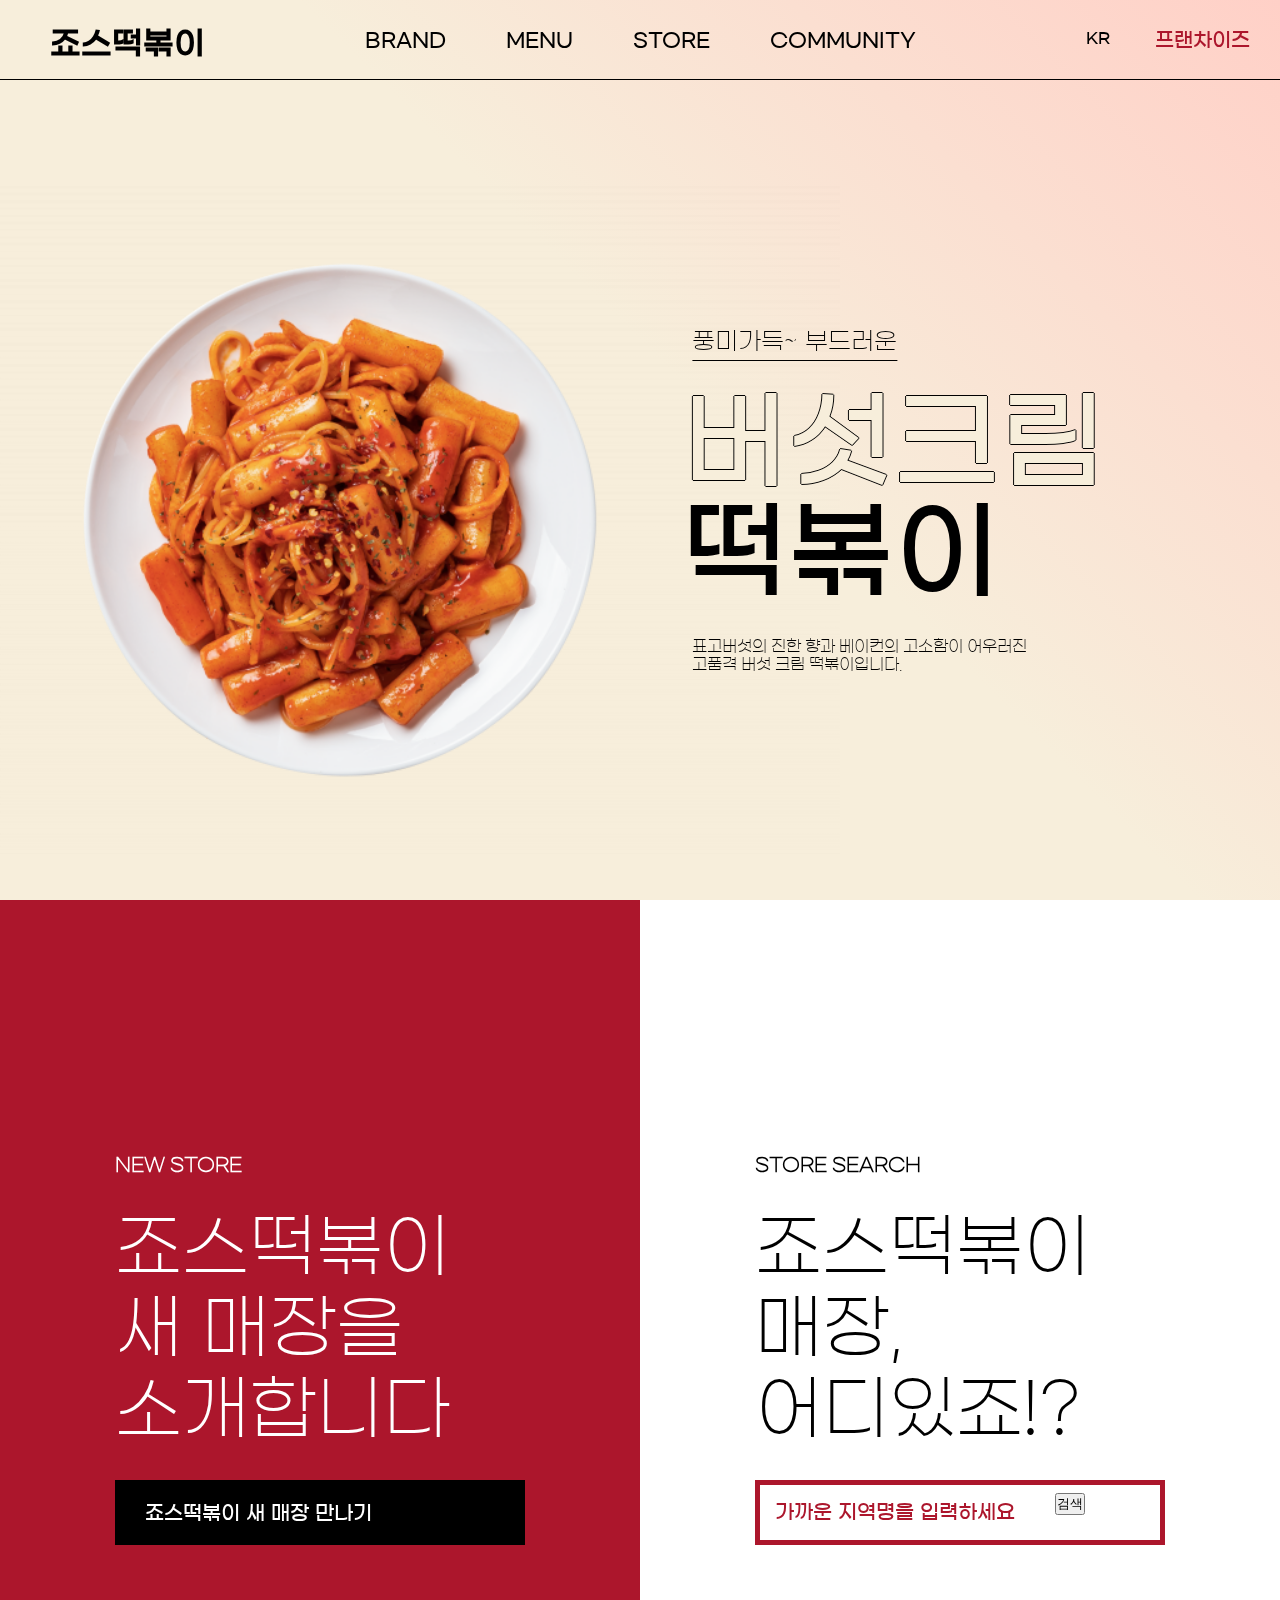
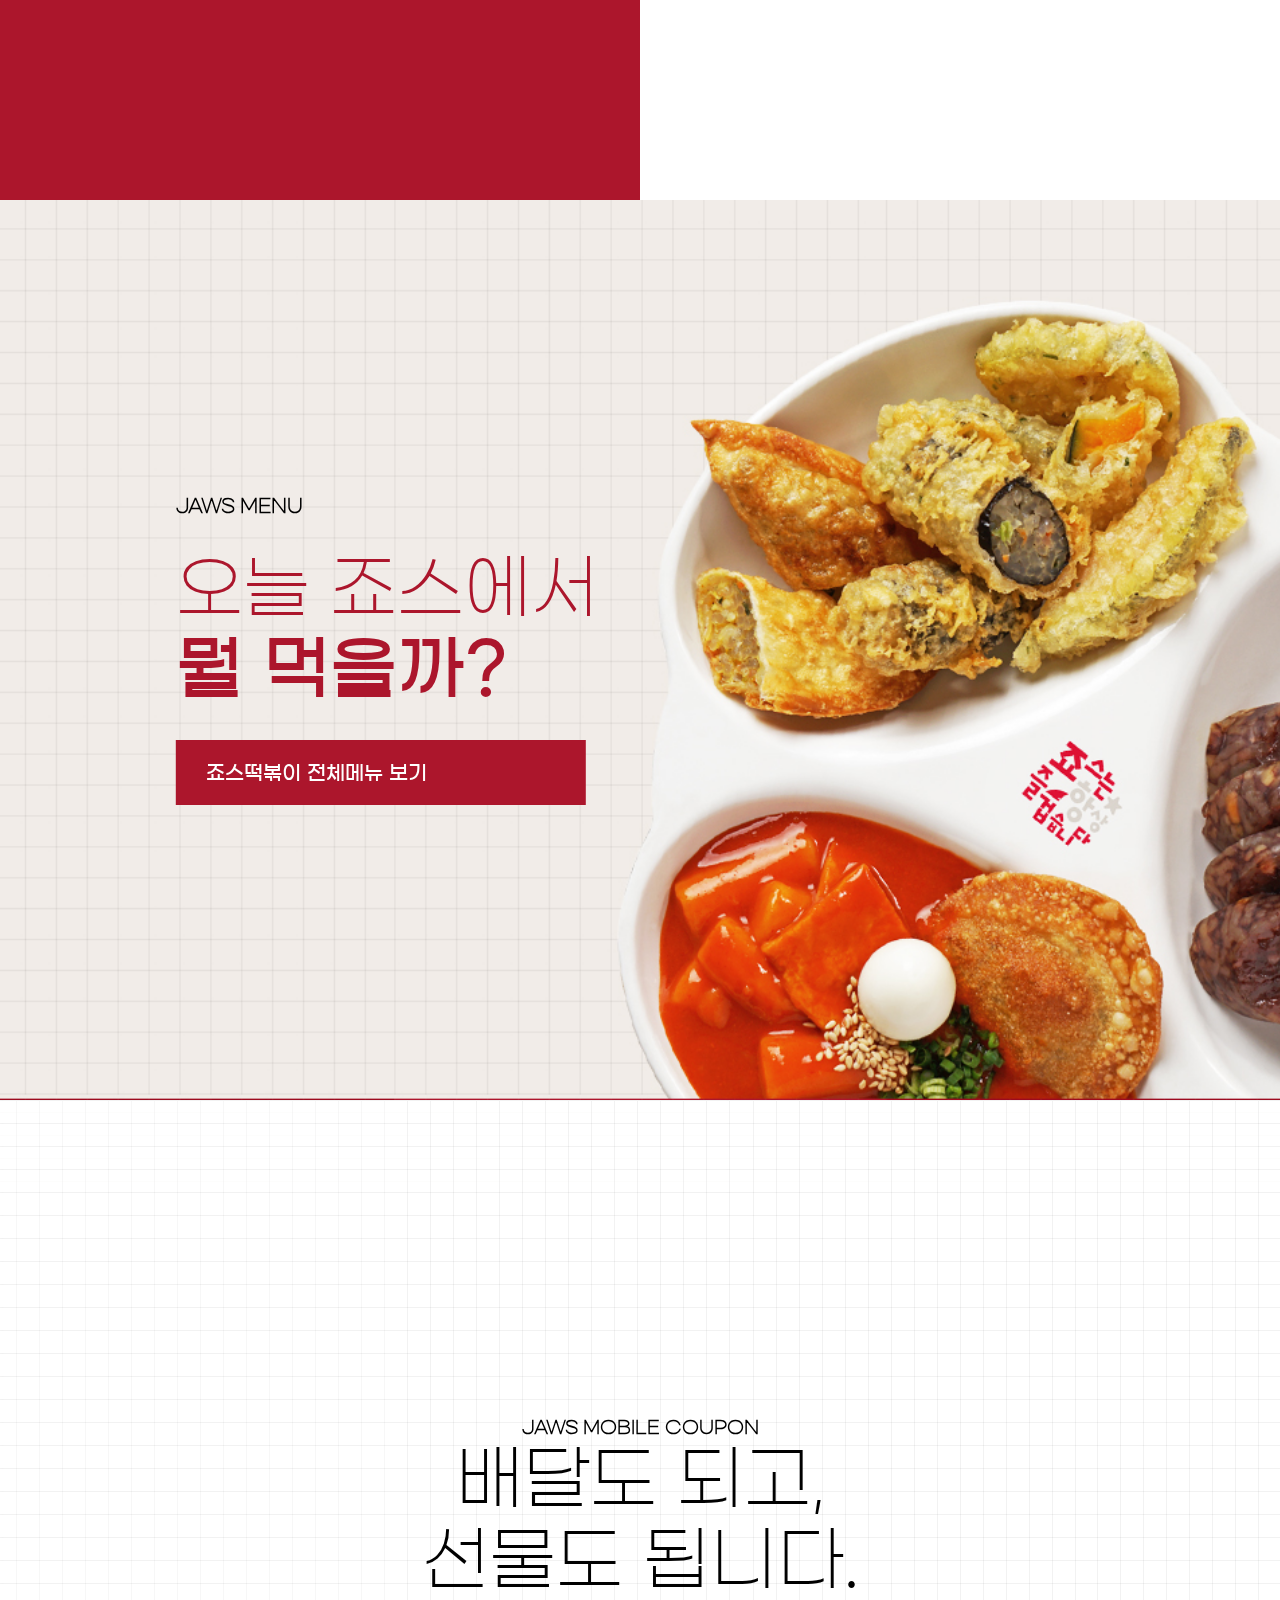
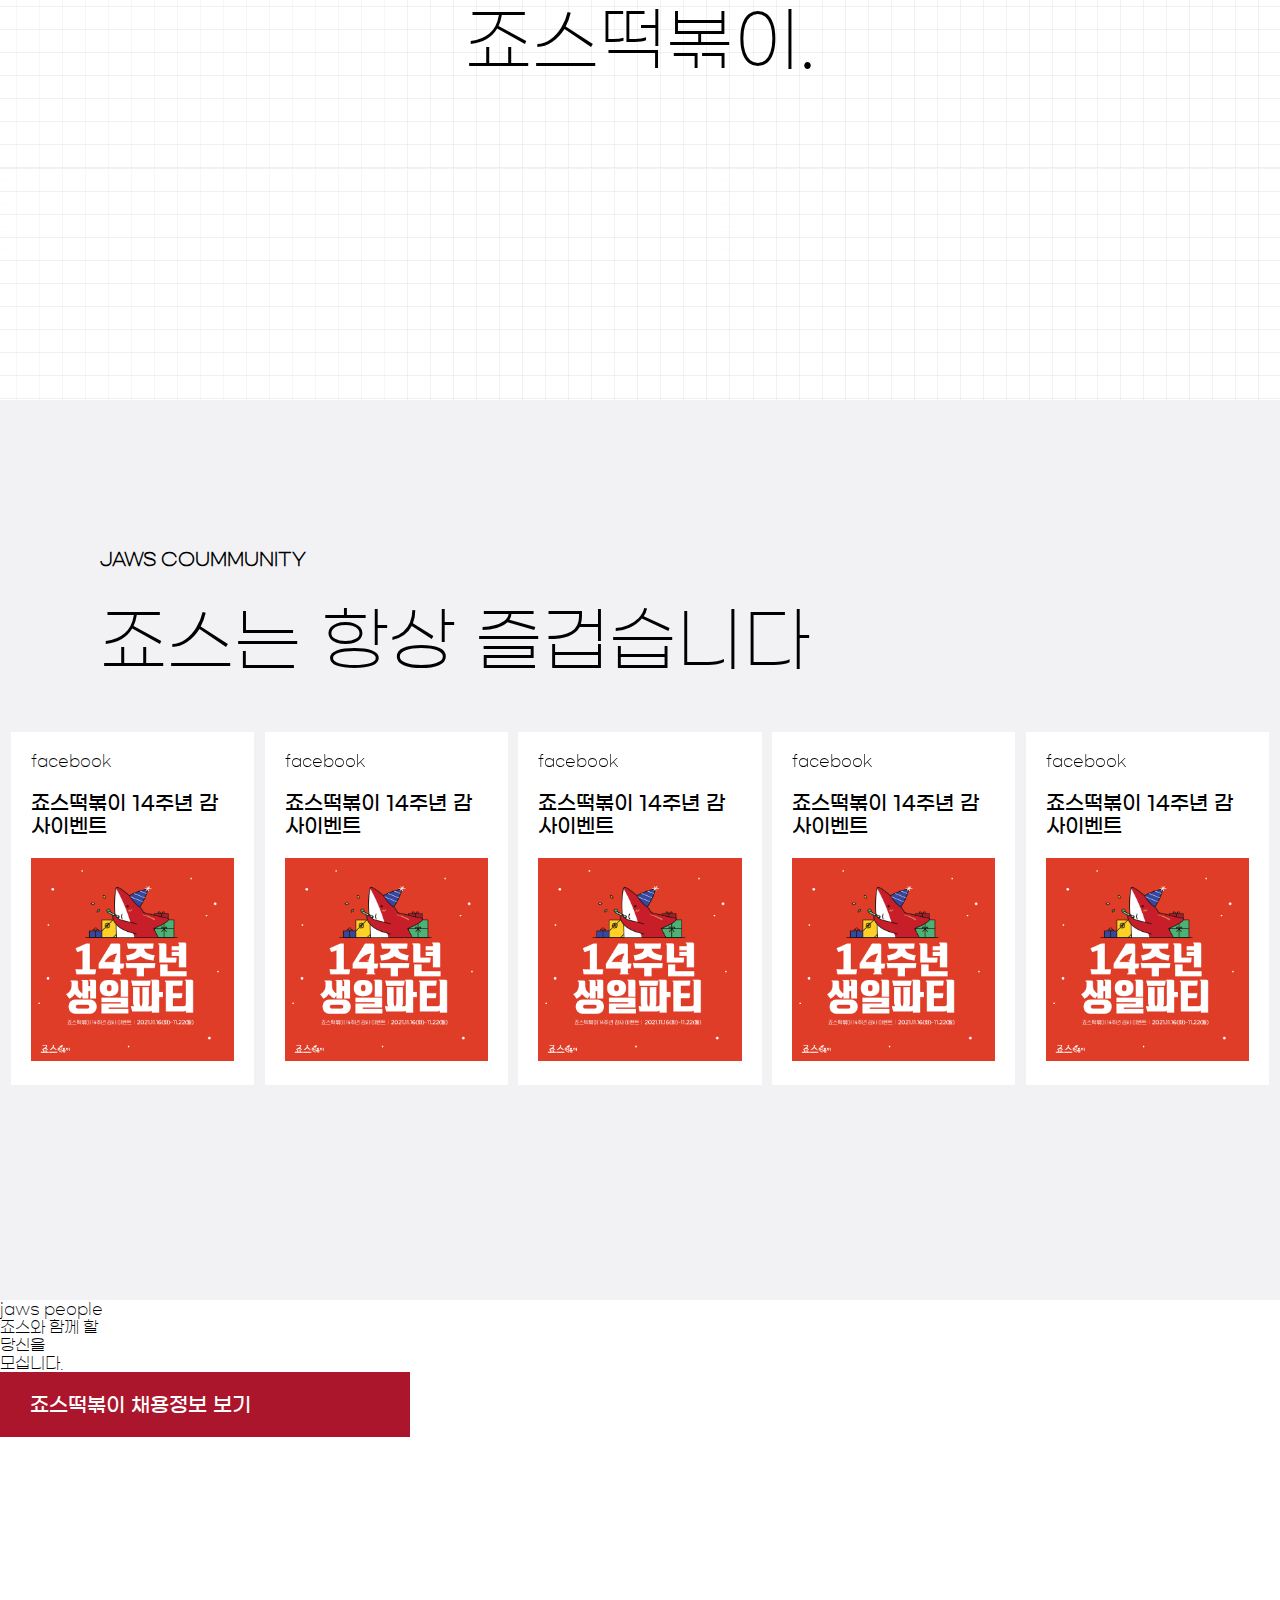
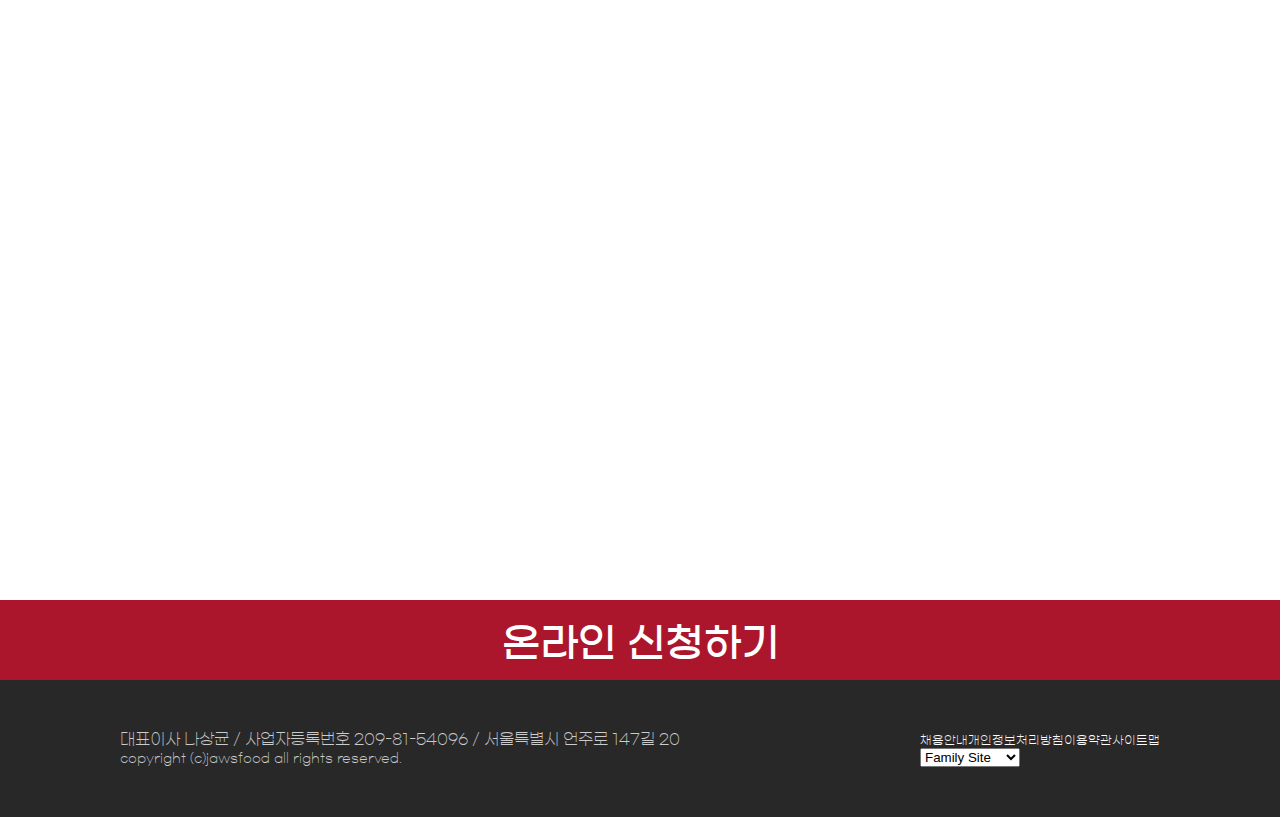
==== 죠스떡볶이/index.html @ a2e8551d "Add files via upload" ====
<!DOCTYPE html>
<html lang="ko">
<head>
  <meta charset="UTF-8">
  <meta http-equiv="X-UA-Compatible" content="IE=edge">
  <meta name="viewport" content="width=device-width, initial-scale=1.0">
  <title>죠스떡볶이</title>
  <link rel="stylesheet" href="./css/common.css">
  <link rel="stylesheet" href="./css/media.css">
</head>
<body>
  <header id="header">
    <h1 class="logo">죠스떡볶이</h1>
    <div class="topMenu">
      <dl id="language">
        <dt class="hidden">언어선택</dt>
        <dd><a href="#" title="한국어">KR</a></dd>
        <dd><a href="#" title="영어">US</a></dd>
        <dd><a href="#" title="베트남어">VN</a></dd>
      </dl>
      <a href="#" class="goFranchise">프랜차이즈</a>
    </div>    
    <nav id="gnb">
      <h2 class="hidden">죠스떡볶이 주요이용메뉴</h2>
      <ul id="gnbList">
        <li><a href="#">brand</a>
          <ul class="snb">
            <li><a href="#">대표인사말</a></li>
            <li><a href="#">죠스이야기</a></li>
            <li><a href="#">채용정보</a></li>
          </ul>
        </li>
        <li><a href="#">menu</a>
          <ul class="snb">
            <li><a href="#">메인메뉴</a></li>
            <li><a href="#">세트메뉴</a></li>
            <li><a href="#">사이드메뉴</a></li>
          </ul>
        </li>
        <li><a href="#">store</a>
          <ul class="snb">
            <li><a href="#">매장 찾기</a></li>
            <li><a href="#">매장 안내</a></li>
          </ul>
        </li>
        <li><a href="#">community</a>
          <ul class="snb">
            <li><a href="#">커뮤니티</a></li>
            <li><a href="#">고객의 소리</a></li>
          </ul>
        </li>
      </ul>
    </nav>
  </header>
  <main>
    <section id="event">
      <h2 class="hidden">신메뉴 소개</h2>
      <dl class="newMenu">
        <dt><span>버섯크림</span><br>떡볶이</dt>
        <dd>풍미가득~ 부드러운</dd>
        <dd>표고버섯의 진한 향과 베이컨의 고소함이 어우러진<br>
          고품격 버섯 크림 떡볶이입니다.</dd>
      </dl>
    </section>
    <section id="store">
      <h2 class="hidden">store</h2>
      <section id="newStore">
        <div class="storeInner">
          <h3>new store</h3>
          <p>죠스떡볶이 <br><span>새 매장을 <br>소개합니다</span></p>
          <a href="#" class="goLink">죠스떡볶이 새 매장 만나기</a>
        </div>
      </section>
      <section id="storeSearch">
        <div class="storeInner">
          <h3>store search</h3>
          <p>죠스떡볶이 <br><span>매장, <br>어디있죠!?</span></p>
          <input type="text" class="storeName" placeholder="가까운 지역명을 입력하세요">
          <input type="button" value="검색" class="searchBtn">
        </div>
      </section>
    </section>
    <section id="menu">
      <div class="menuInner">
        <h2 class="hidden">menu</h2>
        <h3>jaws menu</h3>
        <p>오늘 죠스에서 <br><span>뭘 먹을까?</span></p>
        <a href="#" class="goLink">죠스떡볶이 전체메뉴 보기</a>
      </div>
    </section>
    <section id="coupon">
      <a href="#">
        <h2>jaws mobile coupon</h2>
        <p>배달도 되고, <br>선물도 됩니다.<br>죠스떡볶이.</p>
      </a>
    </section>
    <section id="community">
      <h2>jaws coummunity</h2>
      <p>죠스는 항상 즐겁습니다</p>
      <ul id="communityList">
        <li>
          <a href="#">
            <dl>
              <dt>죠스떡볶이 14주년 감사이벤트</dt>
              <dd class="sns">facebook</dd>
              <dd><img src="./images/commu_sns.png" alt=" 14주년 감사이벤트"></dd>
            </dl>
          </a>
        </li>
        <li>
          <a href="#">
            <dl>
              <dt>죠스떡볶이 14주년 감사이벤트</dt>
              <dd class="sns">facebook</dd>
              <dd><img src="./images/commu_sns.png" alt=" 14주년 감사이벤트"></dd>
            </dl>
          </a>
        </li>
        <li>
          <a href="#">
            <dl>
              <dt>죠스떡볶이 14주년 감사이벤트</dt>
              <dd class="sns">facebook</dd>
              <dd><img src="./images/commu_sns.png" alt=" 14주년 감사이벤트"></dd>
            </dl>
          </a>
        </li>
        <li>
          <a href="#">
            <dl>
              <dt>죠스떡볶이 14주년 감사이벤트</dt>
              <dd class="sns">facebook</dd>
              <dd><img src="./images/commu_sns.png" alt=" 14주년 감사이벤트"></dd>
            </dl>
          </a>
        </li>
        <li><a href="#">
          <dl>
            <dt>죠스떡볶이 14주년 감사이벤트</dt>
            <dd class="sns">facebook</dd>
            <dd><img src="./images/commu_sns.png" alt=" 14주년 감사이벤트"></dd>
          </dl>
          </a>
        </li>
      </ul>
    </section>
    <section id="incruit">
      <h2 class="hidden">brand</h2>
      <h3 class="hidden">채용정보</h3>
      <p>jaws people</p>
      <p>죠스와 함께 할 <br><span>당신을 <br>모십니다.</span></p>
      <a href="#" class="goLink">죠스떡볶이 채용정보 보기</a>
    </section>
  </main>
  <aside id="quickMenu">
    <h2 class="hidden">창업, 가맹상담, 고객의 소리</h2>
    <ul>
      <li class="quick1"><a href="tel:1688-2868">창업문의<br>1688-2868</a></li>
      <li class="quick2"><a href="#">고객의<br>소리</a></li>
      <li class="quick3"><a href="#">가맹 상담<br>신청</a></li>
    </ul>
  </aside>
  <p class="request"><a href="#">온라인 신청하기</a></p>
  <footer id="footer">
    <div class="info1">
      <p>대표이사 나상균 / 사업자등록번호 209-81-54096 / 서울특별시 언주로 147길 20</p>
      <small> copyright (c)jawsfood all rights reserved.</small>
    </div>
    <div class="info2">
      <ul>
        <li><a href="#">채용안내</a></li>
        <li><a href="#">개인정보처리방침</a></li>
        <li><a href="#">이용약관</a></li>
        <li><a href="#">사이트맵</a></li>
      </ul>    
      <select>
        <option>Family Site</option>
        <option value="https://www.teacherkim.co.kr/">바르다김선생</option>
      </select>
    </div>
  </footer>
</body>
</html>
---- 죠스떡볶이/css/common.css ----
@charset "utf-8";
@import './font.css';
/* 초기화 */
* { box-sizing: border-box; }
body, h1, h2, h3, h4, h5, h6, p, ul, dl, dd, input { margin: 0; padding: 0;  }
li { list-style: none; }
address { font-style: normal; }
a { text-decoration: none; }
.hidden { position: absolute; width: 1px; height: 1px;
          margin-left: -1px; overflow: hidden;
          clip: rect(0, 0, 0, 0); }
/* 웹폰트 */
body { font-family: 'GmarketSansLight'; }
/* 헤더 */
#header { overflow: hidden; position: fixed; top: 0; left: 0; width: 100%; height: 80px;          
          display: flex; justify-content: center; 
          font-family: 'GmarketSansMedium'; 
          border-bottom: 1px solid #000; }
#header .logo { position: absolute; top: 25px; left: 50px; }
.topMenu { position: absolute; top: 0; right: 0;
          display: flex; }
#language { margin: 13px 15px 0 0; }
#language dd { width: 150px; height: 50px;
              background: #fff; color: #000; 
        }
#language dd:first-of-type { border-radius: 10px; box-shadow: 3px 3px #000; }
#language dd:not(:first-of-type) { display: none; }
#language dd:nth-of-type(2) { }
#language dd:nth-of-type(3) { }
#language dd a { display: block; color: #000; line-height: 50px; 
                text-align: right; padding-right: 30px; }
.goFranchise { display: block; width: 200px; height: 50px; 
               margin: 13px 30px 0 0;
               background: #fff url(../images/icon_franchise.png) no-repeat 15px 50% / 40px ; 
               color: #ac162c; 
               border-radius: 10px; 
               font-size: 20px; line-height: 55px;
               text-indent: 70px; box-shadow: 3px 3px #000; 
               transition: 0.3s; }
.goFranchise:hover { background-color: #53e9d3; color: #000; 
                    filter: invert(100%); }

/* gnb */
#gnb { }
#gnbList { display: flex; text-transform: uppercase; }
#gnbList > li { }
#gnbList > li > a { padding: 0 30px; color: #000; font-size: 20px; 
                    line-height: 80px; }
.snb { text-align: center; padding: 20px 0; }
.snb li { line-height: 40px; }
.snb li a { color: #000; }
/* 본문시작 */
main > section { height: 100vh; min-height: 700px; }
/* 이벤트 */
#event { 
        background: url(../images/bg_event.png) no-repeat calc(50% - 300px) calc(50% + 70px) / 1000px, 
                    linear-gradient(45deg, #f7eedb 55%, #ffd0c7); 
        /* background: linear-gradient(45deg, #f7eedb, #f5c281); */
        display: flex; 
        flex-direction: column; 
        justify-content: center;
        align-items: center;
}
#event dl { position: relative; top: 50px; transform: translateX(60%); }
#event dl dt { padding-top: 30px; margin: 30px 0; 
               line-height: 1em; font-size: 110px; 
               font-family: 'GmarketSansBold'; }
#event dl dt span { color: #f7eedb;
                    text-shadow: 1px 0 #000,
                                 0 1px #000,
                                 -1px 0 #000,
                                 0 -1px #000; }
#event dl dd { margin-left: 10px; }
#event dl dd:first-of-type { position: absolute; top: 0;
                            padding-bottom: 5px;
                            border-bottom: 1px solid #000;
                            font-size: 24px; 
                             }
/* 모든 섹션 공통 */
section h2, section h3 { text-transform: uppercase; }
.goLink { display: block; width: 410px; height: 65px; 
         background: #ac162c; color: #fff; 
         /* font-family: 'GmarketSansMedium'; 
         font-size: 20px;  
         line-height: 67px; */
         font: 20px / 67px 'GmarketSansMedium';
         text-indent: 30px;
        }
/* store */
#store { display: flex; }
/* store 공통 */
#store > section { width: 50%; height: 100vh; 
                   display: flex;
                   justify-content: center; 
                   align-items: center; }
.storeInner { position: relative; }
#store h3 { }
#store p { font-size: 70px; margin: 30px 0; }

/* 신규매장 */
#newStore { background: #ac162c; color: #fff; }
#newStore .goLink { background: #000; }
/* 매장찾기 */
#storeSearch { background: #fff; }
.storeName { width: 410px; height: 65px;  
             border: 5px solid #ac162c; 
             color: #ac162c; 
             font: 20px / 67px 'GmarketSansMedium'; 
             text-indent: 15px; }
.storeName::placeholder { color: #ac162c;  }
/* menu */
#menu { 
        background: url(../images/bg_menu.jpg) no-repeat center / cover;
        display: flex; 
        justify-content: center;
        align-items: center;
        }
.menuInner { transform: translateX(-60%); }
#menu h3 {  }
#menu p { margin: 30px 0; font-size: 70px; color: #ac162c; }
#menu p span { font-family: 'GmarketSansBold'; }
/* 모바일쿠폰*/
#coupon { display: flex; 
          justify-content: center; 
          align-items: center;
          background: url(../images/bg_mobile.png) no-repeat left center, 
                      url(../images/bg_mobile_pattern.gif);  }
#coupon a { display: block; transform: translateX(60%);
            text-align: right; color: #000; }
#coupon a h2 { font-size: 18px; }
#coupon a p { font-size: 70px; }   
/* community */
#community { background: #f2f2f5; }
#community h2 { padding: 150px 0 30px 100px; font-size: 18px;  }
#community p { padding: 0 0 50px 100px; font-size: 70px; }
#communityList { display: flex; justify-content: space-evenly; }
#communityList li { width: 19%; }
#communityList li a { color: #000; }
#communityList li a dl { position: relative; padding: 60px 20px 20px; 
                         background: #fff; }
#communityList li a dl dt { margin-bottom: 20px; font: 20px 'GmarketSansMedium'; }
#communityList li a dl dd img { width: 100%; }
#communityList li a dl dd.sns { position: absolute; top: 20px; left: 20px; }
/* 채용정보 */
#incruit { }
#incruit p:first-of-type { }
#incruit p:last-of-type { }
#incruit p:last-of-type span { }
/* 퀵메뉴 */
#quickMenu { position: fixed; top: 200px; right: 50px; }
#quickMenu ul li { width: 80px; height: 140px; padding-top: 80px; 
                   border-radius: 10px; text-align: center; 
                   font: 14px 'GmarketSansMedium'; }
#quickMenu ul li.quick1 { background: #000; }
#quickMenu ul li.quick2 { background: #ac162c; margin: 2px 0; }
#quickMenu ul li.quick3 { background: #000; }
#quickMenu ul li a { color: #fff; }
/* 온라인신청 */
.request { height: 80px; background: #ac162c; 
           line-height: 100px; text-align: center; }
.request a { color: #fff; font: 40px 'GmarketSansMedium'; }
/* footer */
#footer { padding: 50px 0; background: #282828; color: #ccc; 
          display: flex; justify-content: space-around; }
#footer ul { display: flex; }
#footer ul li { }
#footer ul li a { color: #fff; font-size: 12px; }
#footer p { }
#footer small { }
#footer select { }
#footer select option { }
---- 죠스떡볶이/css/media.css ----
/* 1400 이하 */
@media screen and (max-width: 1400px) {
  #language { }
  #language dd { width: inherit; height: inherit;
                background: transparent;  }
  #language dd:first-of-type { box-shadow: 0 0 transparent; }
  .goFranchise { width: inherit; height: inherit; 
                background: none; box-shadow: 0 0 transparent; 
                text-indent: 0; }
  .goFranchise:hover { background: none; filter: none; }
  #quickMenu { display: none; }  
  #coupon { background: url(../images/bg_mobile_pattern.gif); }
  #coupon a { transform: translateX(0); text-align: center; }
}
/* 1150 이하 */
@media screen and ( max-width: 1150px ) {
  #header { align-items: center; ;}
  #header .logo { position: static; }
  #gnb { display: none; }
  main > section { height: auto; min-height: auto; 
                  padding: 100px 0; }
  #event { height: 900px; }
  main > #store { padding: 0;  }
  #store > section { height: auto; padding: 100px 0; }
}
/* 1050 이하 */
@media screen and ( max-width: 1050px ) {
  #event { background: url(../images/bg_event.png) no-repeat center 100px / 500px, 
                      linear-gradient(45deg, #f7eedb 55%, #ffd0c7); }
  #event dl { transform: translateX(0) translateY(100px); }
  #menu { background: #f7eedb; }
  .menuInner { transform: translateX(0); }
  #communityList { flex-wrap: wrap; }
  #communityList li { width: 32%; margin-bottom: 10px; }
}
/* 850 이하 */
@media screen and ( max-width: 850px ) {
  #store { flex-wrap: wrap;
          /* flex-direction: column; */
          }
  #store > section { width: 100%; }
}
/* 511 이상 */
@media screen and ( min-width: 511px ) {
  .searchBtn { position: absolute; bottom: 30px; left: 300px; }
}

/* 510 이하 */
@media screen and ( max-width: 510px ) {
  .topMenu { flex-direction: column; }
  #language { margin: 10px 0 0 0; }
  #language dd a { line-height: 1em; }
  .goFranchise { margin: 0; }
  .goLink, .storeName { width: 100%; font-size: 4vw; }
  #event dl dt { font-size: 20vw; }
  #store p, #menu p, #coupon a p, #community p { font-size: 15vw; }
  .searchBtn { display: block; width: 50px; height: 50px; 
                margin: 0 auto; }
  #community h2 { padding: 30px; }
  #community p { padding: 0 20px 30px; }
  #communityList { flex-wrap: wrap; }
  #communityList li { width: 100%; margin-bottom: 10px; }
}
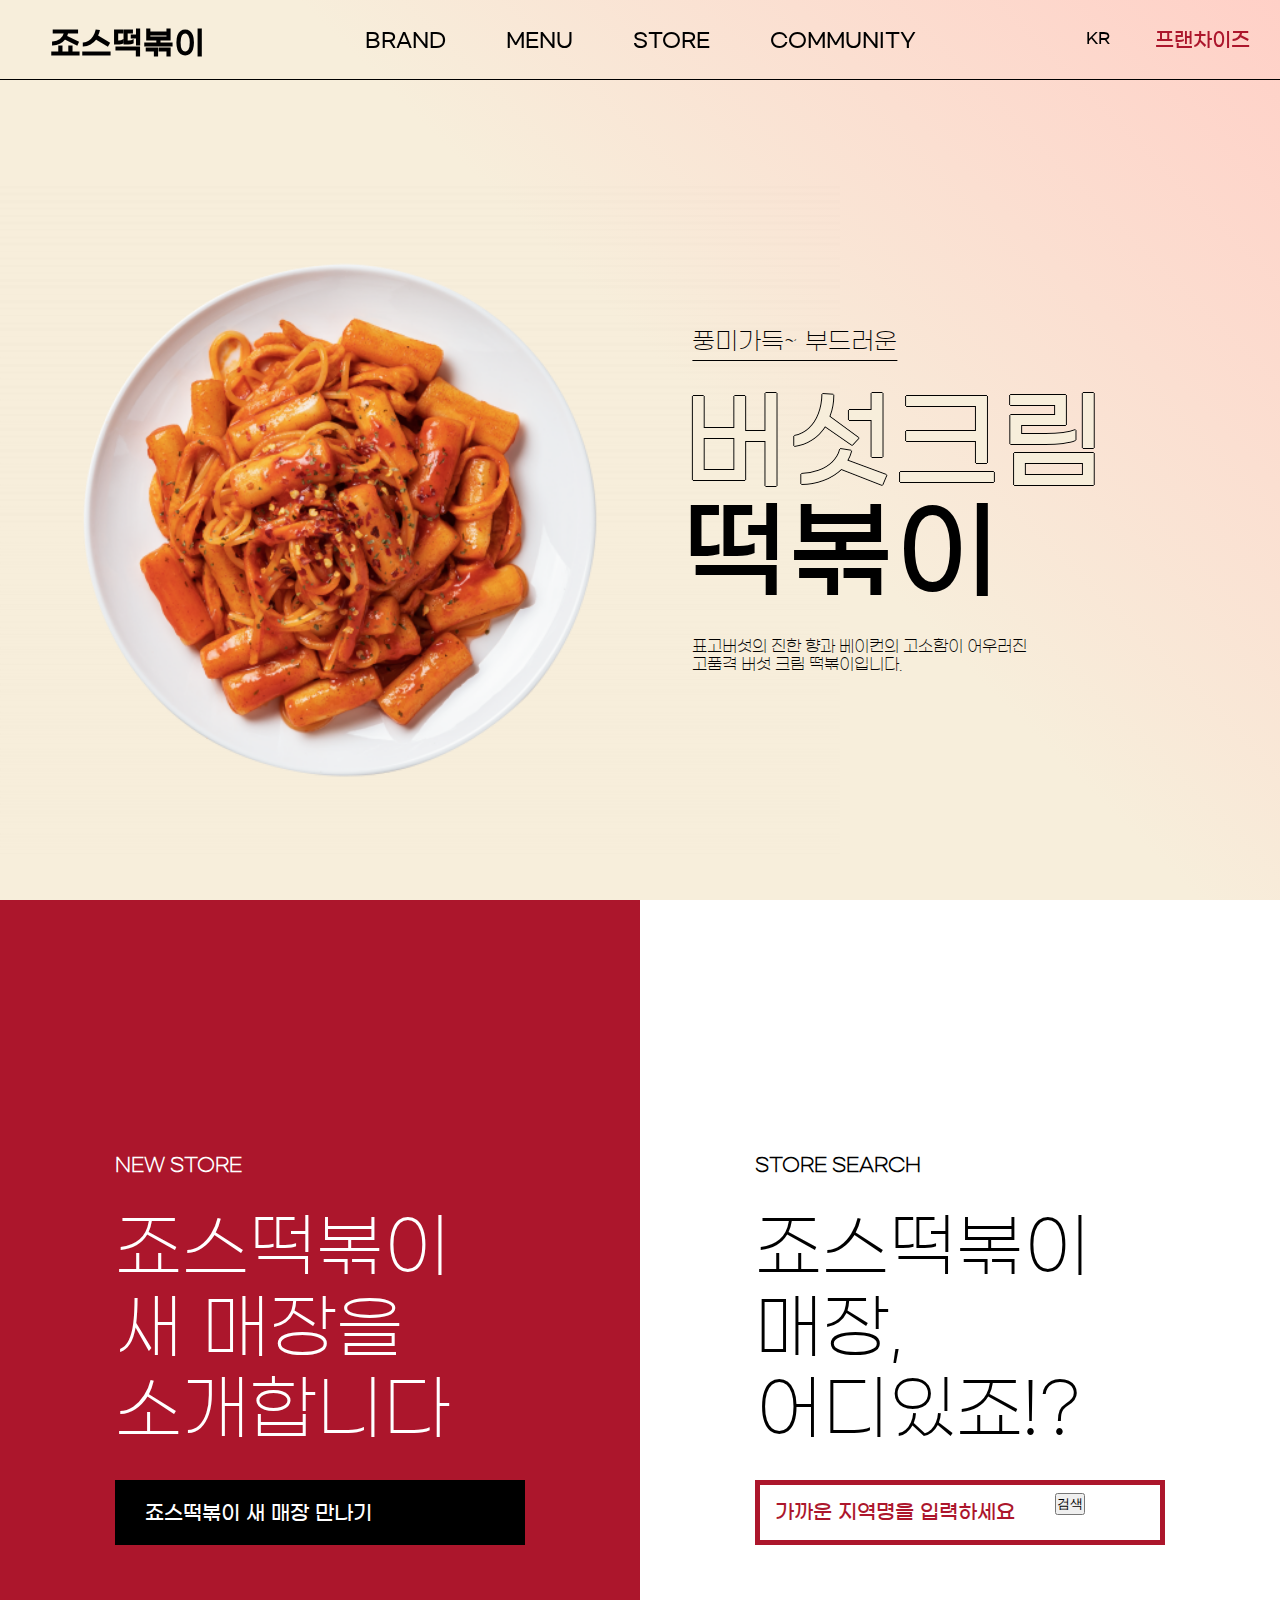
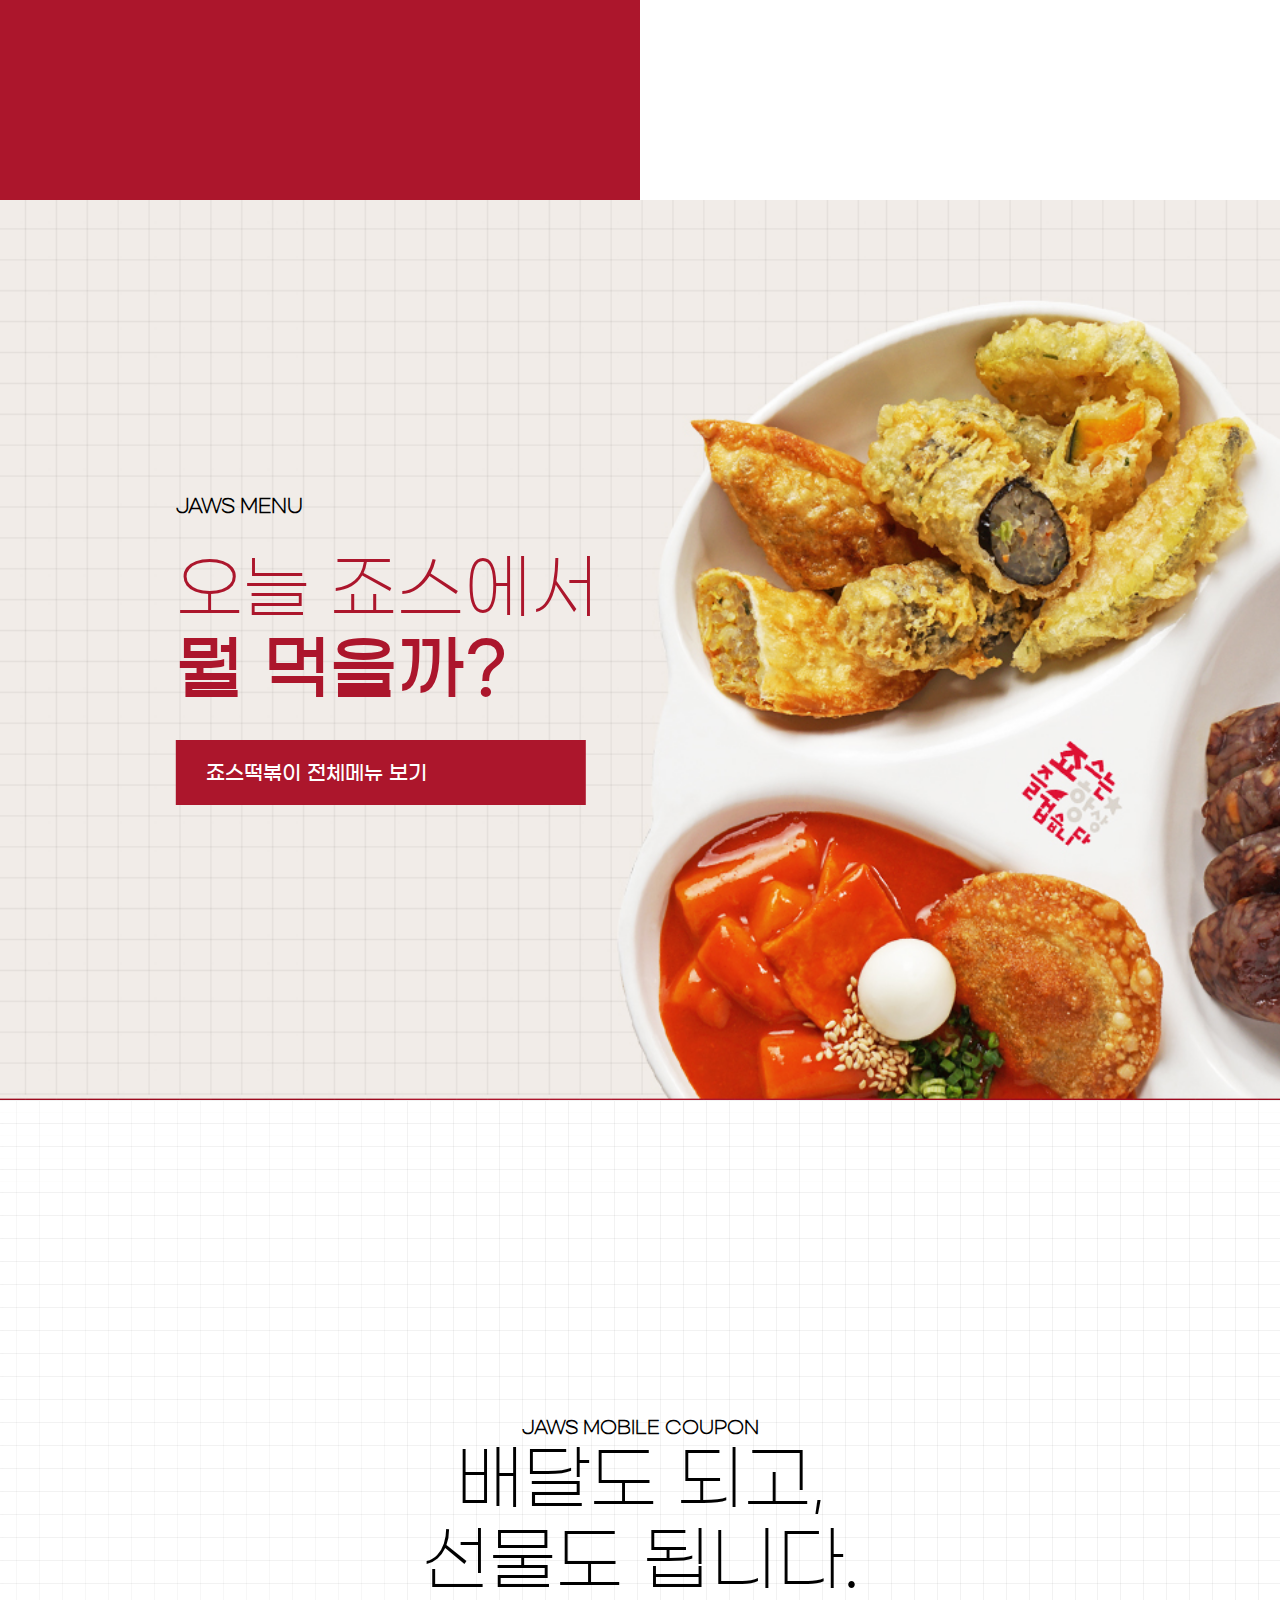
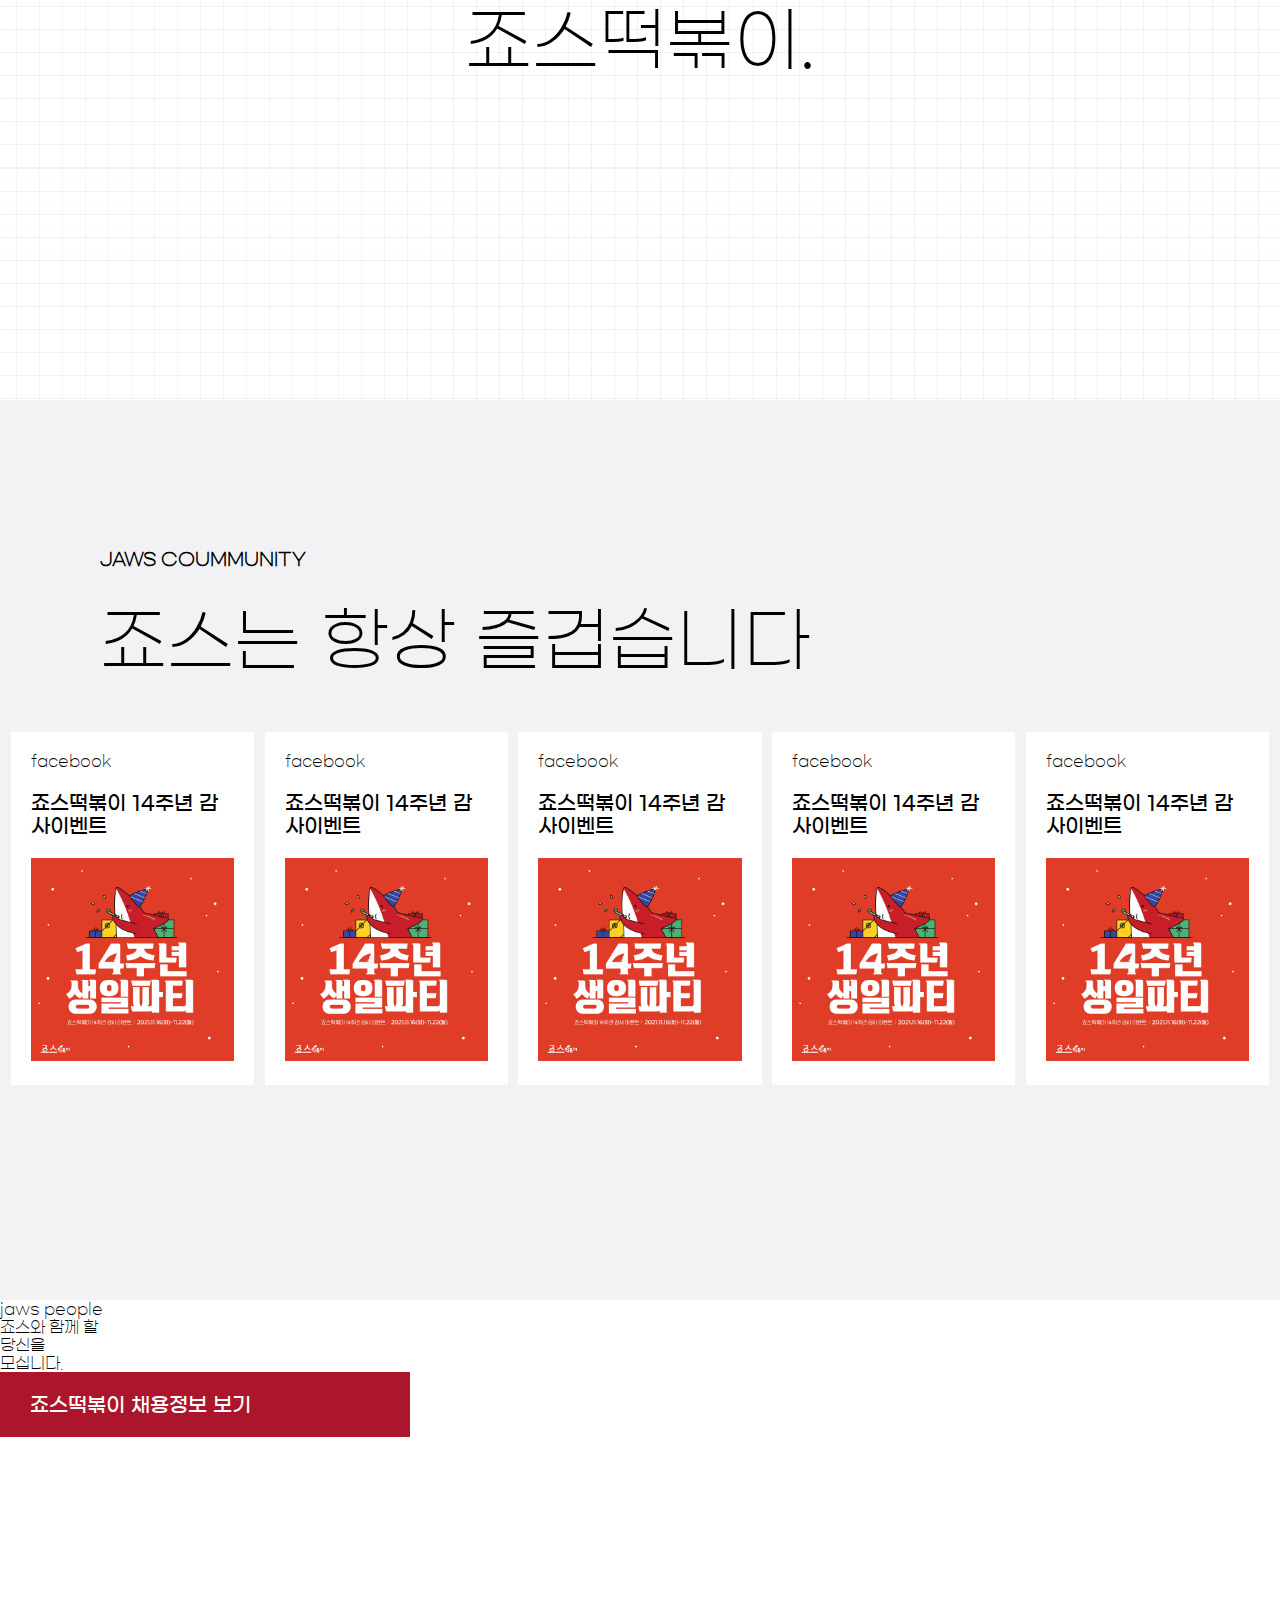
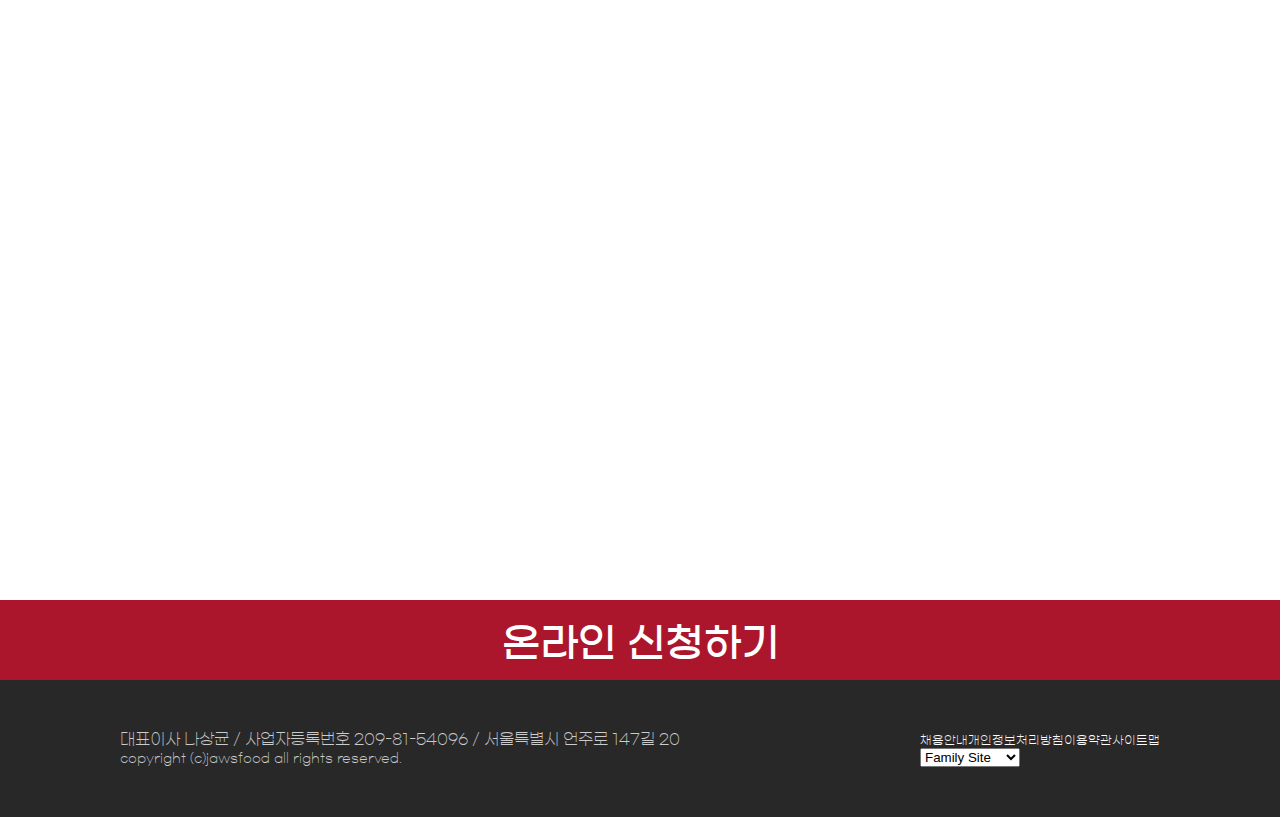
==== commit 2979b0e6: "Add files via upload" ====
--- a/죠스떡볶이/index.html
+++ b/죠스떡볶이/index.html
@@ -7,6 +7,7 @@
   <title>죠스떡볶이</title>
   <link rel="stylesheet" href="./css/common.css">
   <link rel="stylesheet" href="./css/media.css">
+  <script src="./js/common.js" defer></script>
 </head>
 <body>
   <header id="header">
@@ -19,7 +20,8 @@
         <dd><a href="#" title="베트남어">VN</a></dd>
       </dl>
       <a href="#" class="goFranchise">프랜차이즈</a>
-    </div>    
+    </div>
+    <a href="#" class="gnbView"><span class="hidden">주메뉴보기</span><span></span></a>  
     <nav id="gnb">
       <h2 class="hidden">죠스떡볶이 주요이용메뉴</h2>
       <ul id="gnbList">
--- a/죠스떡볶이/css/common.css
+++ b/죠스떡볶이/css/common.css
@@ -1,171 +1,465 @@
 @charset "utf-8";
 @import './font.css';
+
 /* 초기화 */
-* { box-sizing: border-box; }
-body, h1, h2, h3, h4, h5, h6, p, ul, dl, dd, input { margin: 0; padding: 0;  }
-li { list-style: none; }
-address { font-style: normal; }
-a { text-decoration: none; }
-.hidden { position: absolute; width: 1px; height: 1px;
-          margin-left: -1px; overflow: hidden;
-          clip: rect(0, 0, 0, 0); }
+* {
+        box-sizing: border-box;
+}
+
+body,
+h1,
+h2,
+h3,
+h4,
+h5,
+h6,
+p,
+ul,
+dl,
+dd,
+input {
+        margin: 0;
+        padding: 0;
+}
+
+li {
+        list-style: none;
+}
+
+address {
+        font-style: normal;
+}
+
+a {
+        text-decoration: none;
+}
+
+.hidden {
+        position: absolute;
+        width: 1px;
+        height: 1px;
+        margin-left: -1px;
+        overflow: hidden;
+        clip: rect(0, 0, 0, 0);
+}
+
 /* 웹폰트 */
-body { font-family: 'GmarketSansLight'; }
+body {
+        font-family: 'GmarketSansLight';
+}
+
 /* 헤더 */
-#header { overflow: hidden; position: fixed; top: 0; left: 0; width: 100%; height: 80px;          
-          display: flex; justify-content: center; 
-          font-family: 'GmarketSansMedium'; 
-          border-bottom: 1px solid #000; }
-#header .logo { position: absolute; top: 25px; left: 50px; }
-.topMenu { position: absolute; top: 0; right: 0;
-          display: flex; }
-#language { margin: 13px 15px 0 0; }
-#language dd { width: 150px; height: 50px;
-              background: #fff; color: #000; 
-        }
-#language dd:first-of-type { border-radius: 10px; box-shadow: 3px 3px #000; }
-#language dd:not(:first-of-type) { display: none; }
-#language dd:nth-of-type(2) { }
-#language dd:nth-of-type(3) { }
-#language dd a { display: block; color: #000; line-height: 50px; 
-                text-align: right; padding-right: 30px; }
-.goFranchise { display: block; width: 200px; height: 50px; 
-               margin: 13px 30px 0 0;
-               background: #fff url(../images/icon_franchise.png) no-repeat 15px 50% / 40px ; 
-               color: #ac162c; 
-               border-radius: 10px; 
-               font-size: 20px; line-height: 55px;
-               text-indent: 70px; box-shadow: 3px 3px #000; 
-               transition: 0.3s; }
-.goFranchise:hover { background-color: #53e9d3; color: #000; 
-                    filter: invert(100%); }
+#header {
+        overflow: hidden;
+        position: fixed;
+        z-index: 999;
+        top: 0;
+        left: 0;
+        width: 100%;
+        height: 80px;
+        display: flex;
+        justify-content: center;
+        font-family: 'GmarketSansMedium';
+        border-bottom: 1px solid #000;
+}
+
+#header .logo {
+        position: absolute;
+        top: 25px;
+        left: 50px;
+}
+
+.topMenu {
+        position: absolute;
+        top: 0;
+        right: 0;
+        display: flex;
+}
+
+#language {
+        margin: 13px 15px 0 0;
+}
+
+#language dd {
+        width: 150px;
+        height: 50px;
+        background: #fff;
+        color: #000;
+}
+
+#language dd:first-of-type {
+        border-radius: 10px;
+        box-shadow: 3px 3px #000;
+}
+
+#language dd:not(:first-of-type) {
+        display: none;
+}
+
+#language dd:nth-of-type(2) {}
+
+#language dd:nth-of-type(3) {}
+
+#language dd a {
+        display: block;
+        color: #000;
+        line-height: 50px;
+        text-align: right;
+        padding-right: 30px;
+}
+
+.goFranchise {
+        display: block;
+        width: 200px;
+        height: 50px;
+        margin: 13px 30px 0 0;
+        background: #fff url(../images/icon_franchise.png) no-repeat 15px 50% / 40px;
+        color: #ac162c;
+        border-radius: 10px;
+        font-size: 20px;
+        line-height: 55px;
+        text-indent: 70px;
+        box-shadow: 3px 3px #000;
+        transition: 0.3s;
+}
+
+.goFranchise:hover {
+        background-color: #53e9d3;
+        color: #000;
+        filter: invert(100%);
+}
 
 /* gnb */
-#gnb { }
-#gnbList { display: flex; text-transform: uppercase; }
-#gnbList > li { }
-#gnbList > li > a { padding: 0 30px; color: #000; font-size: 20px; 
-                    line-height: 80px; }
-.snb { text-align: center; padding: 20px 0; }
-.snb li { line-height: 40px; }
-.snb li a { color: #000; }
+#gnbView {
+        display: none;
+}
+
+#gnbList {
+        display: flex;
+        text-transform: uppercase;
+}
+
+#gnbList>li {}
+
+#gnbList>li>a {
+        padding: 0 30px;
+        color: #000;
+        font-size: 20px;
+        line-height: 80px;
+}
+
+.snb {
+        text-align: center;
+        padding: 20px 0;
+}
+
+.snb li {
+        line-height: 40px;
+}
+
+.snb li a {
+        color: #000;
+}
+
 /* 본문시작 */
-main > section { height: 100vh; min-height: 700px; }
+main>section {
+        height: 100vh;
+        min-height: 700px;
+}
+
 /* 이벤트 */
-#event { 
-        background: url(../images/bg_event.png) no-repeat calc(50% - 300px) calc(50% + 70px) / 1000px, 
-                    linear-gradient(45deg, #f7eedb 55%, #ffd0c7); 
+#event {
+        background: url(../images/bg_event.png) no-repeat calc(50% - 300px) calc(50% + 70px) / 1000px,
+                linear-gradient(45deg, #f7eedb 55%, #ffd0c7);
         /* background: linear-gradient(45deg, #f7eedb, #f5c281); */
-        display: flex; 
-        flex-direction: column; 
+        display: flex;
+        flex-direction: column;
         justify-content: center;
         align-items: center;
 }
-#event dl { position: relative; top: 50px; transform: translateX(60%); }
-#event dl dt { padding-top: 30px; margin: 30px 0; 
-               line-height: 1em; font-size: 110px; 
-               font-family: 'GmarketSansBold'; }
-#event dl dt span { color: #f7eedb;
-                    text-shadow: 1px 0 #000,
-                                 0 1px #000,
-                                 -1px 0 #000,
-                                 0 -1px #000; }
-#event dl dd { margin-left: 10px; }
-#event dl dd:first-of-type { position: absolute; top: 0;
-                            padding-bottom: 5px;
-                            border-bottom: 1px solid #000;
-                            font-size: 24px; 
-                             }
+
+#event dl {
+        position: relative;
+        top: 50px;
+        transform: translateX(60%);
+}
+
+#event dl dt {
+        padding-top: 30px;
+        margin: 30px 0;
+        line-height: 1em;
+        font-size: 110px;
+        font-family: 'GmarketSansBold';
+}
+
+#event dl dt span {
+        color: #f7eedb;
+        text-shadow: 1px 0 #000,
+                0 1px #000,
+                -1px 0 #000,
+                0 -1px #000;
+}
+
+#event dl dd {
+        margin-left: 10px;
+}
+
+#event dl dd:first-of-type {
+        position: absolute;
+        top: 0;
+        padding-bottom: 5px;
+        border-bottom: 1px solid #000;
+        font-size: 24px;
+}
+
 /* 모든 섹션 공통 */
-section h2, section h3 { text-transform: uppercase; }
-.goLink { display: block; width: 410px; height: 65px; 
-         background: #ac162c; color: #fff; 
-         /* font-family: 'GmarketSansMedium'; 
+section h2,
+section h3 {
+        text-transform: uppercase;
+}
+
+.goLink {
+        display: block;
+        width: 410px;
+        height: 65px;
+        background: #ac162c;
+        color: #fff;
+        /* font-family: 'GmarketSansMedium'; 
          font-size: 20px;  
          line-height: 67px; */
-         font: 20px / 67px 'GmarketSansMedium';
-         text-indent: 30px;
-        }
+        font: 20px / 67px 'GmarketSansMedium';
+        text-indent: 30px;
+}
+
 /* store */
-#store { display: flex; }
+#store {
+        display: flex;
+}
+
 /* store 공통 */
-#store > section { width: 50%; height: 100vh; 
-                   display: flex;
-                   justify-content: center; 
-                   align-items: center; }
-.storeInner { position: relative; }
-#store h3 { }
-#store p { font-size: 70px; margin: 30px 0; }
-
-/* 신규매장 */
-#newStore { background: #ac162c; color: #fff; }
-#newStore .goLink { background: #000; }
-/* 매장찾기 */
-#storeSearch { background: #fff; }
-.storeName { width: 410px; height: 65px;  
-             border: 5px solid #ac162c; 
-             color: #ac162c; 
-             font: 20px / 67px 'GmarketSansMedium'; 
-             text-indent: 15px; }
-.storeName::placeholder { color: #ac162c;  }
-/* menu */
-#menu { 
-        background: url(../images/bg_menu.jpg) no-repeat center / cover;
-        display: flex; 
+#store>section {
+        width: 50%;
+        height: 100vh;
+        display: flex;
         justify-content: center;
         align-items: center;
-        }
-.menuInner { transform: translateX(-60%); }
-#menu h3 {  }
-#menu p { margin: 30px 0; font-size: 70px; color: #ac162c; }
-#menu p span { font-family: 'GmarketSansBold'; }
+}
+
+.storeInner {
+        position: relative;
+}
+
+#store h3 {}
+
+#store p {
+        font-size: 70px;
+        margin: 30px 0;
+}
+
+/* 신규매장 */
+#newStore {
+        background: #ac162c;
+        color: #fff;
+}
+
+#newStore .goLink {
+        background: #000;
+}
+
+/* 매장찾기 */
+#storeSearch {
+        background: #fff;
+}
+
+.storeName {
+        width: 410px;
+        height: 65px;
+        border: 5px solid #ac162c;
+        color: #ac162c;
+        font: 20px / 67px 'GmarketSansMedium';
+        text-indent: 15px;
+}
+
+.storeName::placeholder {
+        color: #ac162c;
+}
+
+/* menu */
+#menu {
+        background: url(../images/bg_menu.jpg) no-repeat center / cover;
+        display: flex;
+        justify-content: center;
+        align-items: center;
+}
+
+.menuInner {
+        transform: translateX(-60%);
+}
+
+#menu h3 {}
+
+#menu p {
+        margin: 30px 0;
+        font-size: 70px;
+        color: #ac162c;
+}
+
+#menu p span {
+        font-family: 'GmarketSansBold';
+}
+
 /* 모바일쿠폰*/
-#coupon { display: flex; 
-          justify-content: center; 
-          align-items: center;
-          background: url(../images/bg_mobile.png) no-repeat left center, 
-                      url(../images/bg_mobile_pattern.gif);  }
-#coupon a { display: block; transform: translateX(60%);
-            text-align: right; color: #000; }
-#coupon a h2 { font-size: 18px; }
-#coupon a p { font-size: 70px; }   
+#coupon {
+        display: flex;
+        justify-content: center;
+        align-items: center;
+        background: url(../images/bg_mobile.png) no-repeat left center,
+                url(../images/bg_mobile_pattern.gif);
+}
+
+#coupon a {
+        display: block;
+        transform: translateX(60%);
+        text-align: right;
+        color: #000;
+}
+
+#coupon a h2 {
+        font-size: 18px;
+}
+
+#coupon a p {
+        font-size: 70px;
+}
+
 /* community */
-#community { background: #f2f2f5; }
-#community h2 { padding: 150px 0 30px 100px; font-size: 18px;  }
-#community p { padding: 0 0 50px 100px; font-size: 70px; }
-#communityList { display: flex; justify-content: space-evenly; }
-#communityList li { width: 19%; }
-#communityList li a { color: #000; }
-#communityList li a dl { position: relative; padding: 60px 20px 20px; 
-                         background: #fff; }
-#communityList li a dl dt { margin-bottom: 20px; font: 20px 'GmarketSansMedium'; }
-#communityList li a dl dd img { width: 100%; }
-#communityList li a dl dd.sns { position: absolute; top: 20px; left: 20px; }
+#community {
+        background: #f2f2f5;
+}
+
+#community h2 {
+        padding: 150px 0 30px 100px;
+        font-size: 18px;
+}
+
+#community p {
+        padding: 0 0 50px 100px;
+        font-size: 70px;
+}
+
+#communityList {
+        display: flex;
+        justify-content: space-evenly;
+}
+
+#communityList li {
+        width: 19%;
+}
+
+#communityList li a {
+        color: #000;
+}
+
+#communityList li a dl {
+        position: relative;
+        padding: 60px 20px 20px;
+        background: #fff;
+}
+
+#communityList li a dl dt {
+        margin-bottom: 20px;
+        font: 20px 'GmarketSansMedium';
+}
+
+#communityList li a dl dd img {
+        width: 100%;
+}
+
+#communityList li a dl dd.sns {
+        position: absolute;
+        top: 20px;
+        left: 20px;
+}
+
 /* 채용정보 */
-#incruit { }
-#incruit p:first-of-type { }
-#incruit p:last-of-type { }
-#incruit p:last-of-type span { }
+#incruit {}
+
+#incruit p:first-of-type {}
+
+#incruit p:last-of-type {}
+
+#incruit p:last-of-type span {}
+
 /* 퀵메뉴 */
-#quickMenu { position: fixed; top: 200px; right: 50px; }
-#quickMenu ul li { width: 80px; height: 140px; padding-top: 80px; 
-                   border-radius: 10px; text-align: center; 
-                   font: 14px 'GmarketSansMedium'; }
-#quickMenu ul li.quick1 { background: #000; }
-#quickMenu ul li.quick2 { background: #ac162c; margin: 2px 0; }
-#quickMenu ul li.quick3 { background: #000; }
-#quickMenu ul li a { color: #fff; }
+#quickMenu {
+        position: fixed;
+        top: 200px;
+        right: 50px;
+}
+
+#quickMenu ul li {
+        width: 80px;
+        height: 140px;
+        padding-top: 80px;
+        border-radius: 10px;
+        text-align: center;
+        font: 14px 'GmarketSansMedium';
+}
+
+#quickMenu ul li.quick1 {
+        background: #000;
+}
+
+#quickMenu ul li.quick2 {
+        background: #ac162c;
+        margin: 2px 0;
+}
+
+#quickMenu ul li.quick3 {
+        background: #000;
+}
+
+#quickMenu ul li a {
+        color: #fff;
+}
+
 /* 온라인신청 */
-.request { height: 80px; background: #ac162c; 
-           line-height: 100px; text-align: center; }
-.request a { color: #fff; font: 40px 'GmarketSansMedium'; }
+.request {
+        height: 80px;
+        background: #ac162c;
+        line-height: 100px;
+        text-align: center;
+}
+
+.request a {
+        color: #fff;
+        font: 40px 'GmarketSansMedium';
+}
+
 /* footer */
-#footer { padding: 50px 0; background: #282828; color: #ccc; 
-          display: flex; justify-content: space-around; }
-#footer ul { display: flex; }
-#footer ul li { }
-#footer ul li a { color: #fff; font-size: 12px; }
-#footer p { }
-#footer small { }
-#footer select { }
-#footer select option { }+#footer {
+        padding: 50px 0;
+        background: #282828;
+        color: #ccc;
+        display: flex;
+        justify-content: space-around;
+}
+
+#footer ul {
+        display: flex;
+}
+
+#footer ul li {}
+
+#footer ul li a {
+        color: #fff;
+        font-size: 12px;
+}
+
+#footer p {}
+
+#footer small {}
+
+#footer select {}
+
+#footer select option {}--- a/죠스떡볶이/css/media.css
+++ b/죠스떡볶이/css/media.css
@@ -1,63 +1,202 @@
 /* 1400 이하 */
 @media screen and (max-width: 1400px) {
-  #language { }
-  #language dd { width: inherit; height: inherit;
-                background: transparent;  }
-  #language dd:first-of-type { box-shadow: 0 0 transparent; }
-  .goFranchise { width: inherit; height: inherit; 
-                background: none; box-shadow: 0 0 transparent; 
-                text-indent: 0; }
-  .goFranchise:hover { background: none; filter: none; }
-  #quickMenu { display: none; }  
-  #coupon { background: url(../images/bg_mobile_pattern.gif); }
-  #coupon a { transform: translateX(0); text-align: center; }
-}
+  #language {}
+
+  #language dd {
+    width: inherit;
+    height: inherit;
+    background: transparent;
+  }
+
+  #language dd:first-of-type {
+    box-shadow: 0 0 transparent;
+  }
+
+  .goFranchise {
+    width: inherit;
+    height: inherit;
+    background: none;
+    box-shadow: 0 0 transparent;
+    text-indent: 0;
+  }
+
+  .goFranchise:hover {
+    background: none;
+    filter: none;
+  }
+
+  #quickMenu {
+    display: none;
+  }
+
+  #coupon {
+    background: url(../images/bg_mobile_pattern.gif);
+  }
+
+  #coupon a {
+    transform: translateX(0);
+    text-align: center;
+  }
+}
+
 /* 1150 이하 */
-@media screen and ( max-width: 1150px ) {
-  #header { align-items: center; ;}
-  #header .logo { position: static; }
-  #gnb { display: none; }
-  main > section { height: auto; min-height: auto; 
-                  padding: 100px 0; }
-  #event { height: 900px; }
-  main > #store { padding: 0;  }
-  #store > section { height: auto; padding: 100px 0; }
-}
+@media screen and (max-width: 1150px) {
+  #header {
+    align-items: center;
+    ;
+  }
+
+  #header .logo {
+    position: static;
+  }
+
+  .gnbView {
+    display: block;
+    position: absolute;
+    top: 15px;
+    left: 30px;
+    width: 50px;
+    height: 50px;
+    /* border: 1px solid #000; */
+    display: flex;
+    flex-direction: column;
+    justify-content: space-evenly;
+    align-items: center;
+  }
+  .gnbView span:not(.hidden) { display: block; width: 40px; border-top: 1px solid #000;}
+  .gnbView::before{content: ""; display: block; width: 40px; border-top: 1px solid #000;}
+  .gnbView::after{content: ""; display: block; width: 40px; border-top: 1px solid #000;}
+
+  #gnb {
+    display: none;
+  }
+
+  main>section {
+    height: auto;
+    min-height: auto;
+    padding: 100px 0;
+  }
+
+  #event {
+    height: 900px;
+  }
+
+  main>#store {
+    padding: 0;
+  }
+
+  #store>section {
+    height: auto;
+    padding: 100px 0;
+  }
+}
+
 /* 1050 이하 */
-@media screen and ( max-width: 1050px ) {
-  #event { background: url(../images/bg_event.png) no-repeat center 100px / 500px, 
-                      linear-gradient(45deg, #f7eedb 55%, #ffd0c7); }
-  #event dl { transform: translateX(0) translateY(100px); }
-  #menu { background: #f7eedb; }
-  .menuInner { transform: translateX(0); }
-  #communityList { flex-wrap: wrap; }
-  #communityList li { width: 32%; margin-bottom: 10px; }
-}
+@media screen and (max-width: 1050px) {
+  #event {
+    background: url(../images/bg_event.png) no-repeat center 100px / 500px,
+      linear-gradient(45deg, #f7eedb 55%, #ffd0c7);
+  }
+
+  #event dl {
+    transform: translateX(0) translateY(100px);
+  }
+
+  #menu {
+    background: #f7eedb;
+  }
+
+  .menuInner {
+    transform: translateX(0);
+  }
+
+  #communityList {
+    flex-wrap: wrap;
+  }
+
+  #communityList li {
+    width: 32%;
+    margin-bottom: 10px;
+  }
+}
+
 /* 850 이하 */
-@media screen and ( max-width: 850px ) {
-  #store { flex-wrap: wrap;
-          /* flex-direction: column; */
-          }
-  #store > section { width: 100%; }
-}
+@media screen and (max-width: 850px) {
+  #store {
+    flex-wrap: wrap;
+    /* flex-direction: column; */
+  }
+
+  #store>section {
+    width: 100%;
+  }
+}
+
 /* 511 이상 */
-@media screen and ( min-width: 511px ) {
-  .searchBtn { position: absolute; bottom: 30px; left: 300px; }
+@media screen and (min-width: 511px) {
+  .searchBtn {
+    position: absolute;
+    bottom: 30px;
+    left: 300px;
+  }
 }
 
 /* 510 이하 */
-@media screen and ( max-width: 510px ) {
-  .topMenu { flex-direction: column; }
-  #language { margin: 10px 0 0 0; }
-  #language dd a { line-height: 1em; }
-  .goFranchise { margin: 0; }
-  .goLink, .storeName { width: 100%; font-size: 4vw; }
-  #event dl dt { font-size: 20vw; }
-  #store p, #menu p, #coupon a p, #community p { font-size: 15vw; }
-  .searchBtn { display: block; width: 50px; height: 50px; 
-                margin: 0 auto; }
-  #community h2 { padding: 30px; }
-  #community p { padding: 0 20px 30px; }
-  #communityList { flex-wrap: wrap; }
-  #communityList li { width: 100%; margin-bottom: 10px; }
+@media screen and (max-width: 510px) {
+  .topMenu {
+    flex-direction: column;
+  }
+
+  #language {
+    margin: 10px 0 0 0;
+  }
+
+  #language dd a {
+    line-height: 1em;
+  }
+
+  .goFranchise {
+    margin: 0;
+  }
+
+  .goLink,
+  .storeName {
+    width: 100%;
+    font-size: 4vw;
+  }
+
+  #event dl dt {
+    font-size: 20vw;
+  }
+
+  #store p,
+  #menu p,
+  #coupon a p,
+  #community p {
+    font-size: 15vw;
+  }
+
+  .searchBtn {
+    display: block;
+    width: 50px;
+    height: 50px;
+    margin: 0 auto;
+  }
+
+  #community h2 {
+    padding: 30px;
+  }
+
+  #community p {
+    padding: 0 20px 30px;
+  }
+
+  #communityList {
+    flex-wrap: wrap;
+  }
+
+  #communityList li {
+    width: 100%;
+    margin-bottom: 10px;
+  }
 }